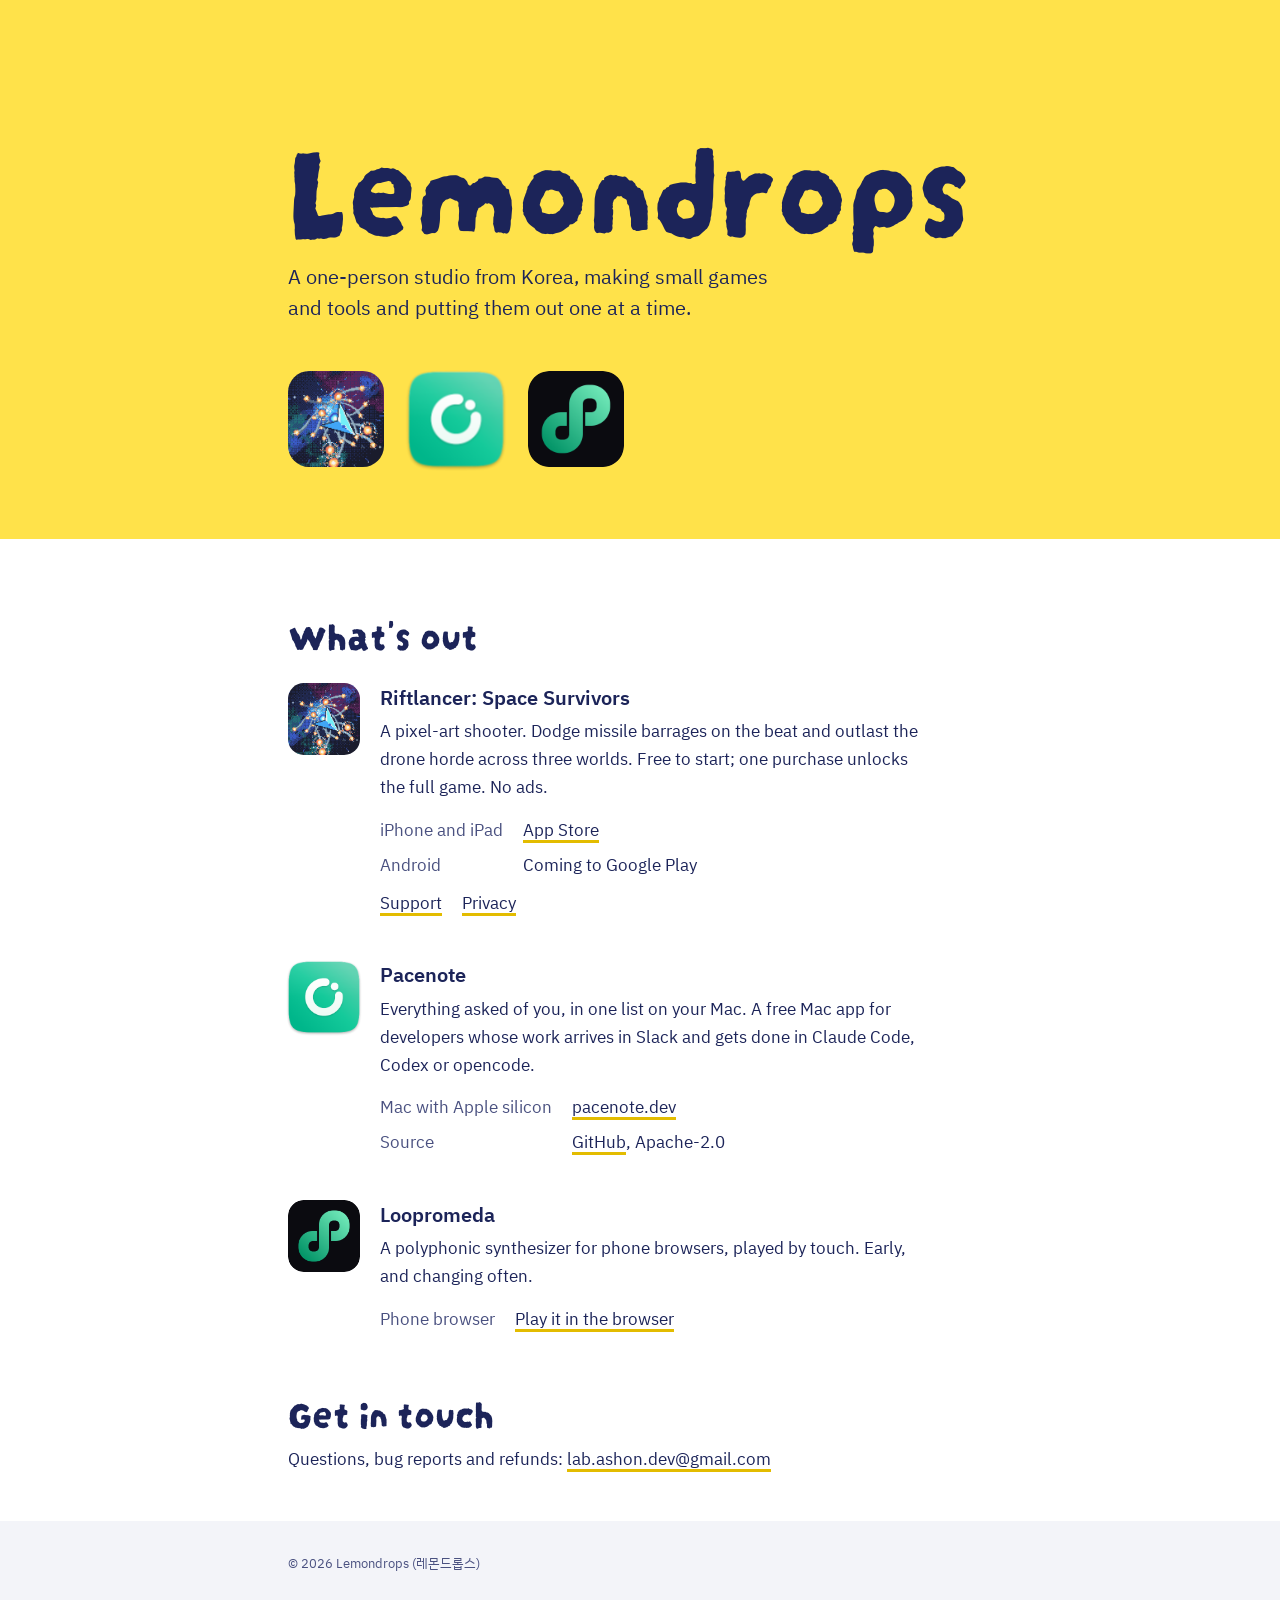
==== index.html @ 48847d13 "feat: Lemondrops' studio page - One static page for lemondrops.dev: the studio in a line, then its w" ====
<!doctype html>
<html lang="en">
<head>
  <meta charset="utf-8">
  <meta name="viewport" content="width=device-width, initial-scale=1">
  <title>Lemondrops</title>
  <meta name="description" content="Lemondrops is a one-person studio from Korea making small games and tools: Riftlancer, Pacenote and Loopromeda.">
  <meta property="og:title" content="Lemondrops">
  <meta property="og:description" content="A one-person studio from Korea making small games and tools.">
  <meta property="og:url" content="https://lemondrops.dev/">
  <meta property="og:type" content="website">
  <link rel="icon" href="favicon.svg" type="image/svg+xml">
  <meta name="theme-color" content="#FFE24A" media="(prefers-color-scheme: light)">
  <meta name="theme-color" content="#161B45" media="(prefers-color-scheme: dark)">
  <link rel="preconnect" href="https://fonts.googleapis.com">
  <link rel="preconnect" href="https://fonts.gstatic.com" crossorigin>
  <link href="https://fonts.googleapis.com/css2?family=Darumadrop+One&family=IBM+Plex+Sans+KR:wght@400;600&display=swap" rel="stylesheet">
  <link rel="stylesheet" href="style.css">
</head>
<body>
  <header class="hero">
    <div class="hero-inner">
      <h1 class="wordmark">Lemondrops</h1>
      <p class="lede">A one-person studio from Korea, making small games and tools and putting them out one at a time.</p>
      <ul class="drops" aria-label="Works">
        <li><a href="#riftlancer"><img src="works/riftlancer.png" alt="Riftlancer" width="96" height="96"></a></li>
        <li><a href="#pacenote"><img class="inset" src="works/pacenote.png" alt="Pacenote" width="96" height="96"></a></li>
        <li><a href="#loopromeda"><img src="works/loopromeda.png" alt="Loopromeda" width="96" height="96"></a></li>
      </ul>
    </div>
  </header>

  <main>
    <section class="works" aria-labelledby="works-title">
      <h2 id="works-title">What's out</h2>

      <article class="work" id="riftlancer">
        <img class="work-icon" src="works/riftlancer.png" alt="" width="72" height="72">
        <div class="work-body">
          <h3>Riftlancer: Space Survivors</h3>
          <p>A pixel-art shooter. Dodge missile barrages on the beat and outlast the drone horde across three worlds. Free to start; one purchase unlocks the full game. No ads.</p>
          <dl class="where">
            <div><dt>iPhone and iPad</dt><dd><a href="https://apps.apple.com/app/id6829165832">App Store</a></dd></div>
            <div><dt>Android</dt><dd>Coming to Google Play</dd></div>
          </dl>
          <p class="more"><a href="https://blog.ashon.dev/projects/riftlancer/">Support</a> <a href="https://blog.ashon.dev/projects/riftlancer/privacy/">Privacy</a></p>
        </div>
      </article>

      <article class="work" id="pacenote">
        <img class="work-icon inset" src="works/pacenote.png" alt="" width="72" height="72">
        <div class="work-body">
          <h3>Pacenote</h3>
          <p>Everything asked of you, in one list on your Mac. A free Mac app for developers whose work arrives in Slack and gets done in Claude Code, Codex or opencode.</p>
          <dl class="where">
            <div><dt>Mac with Apple silicon</dt><dd><a href="https://pacenote.dev">pacenote.dev</a></dd></div>
            <div><dt>Source</dt><dd><a href="https://github.com/Ashon/pacenote">GitHub</a>, Apache-2.0</dd></div>
          </dl>
        </div>
      </article>

      <article class="work" id="loopromeda">
        <img class="work-icon" src="works/loopromeda.png" alt="" width="72" height="72">
        <div class="work-body">
          <h3>Loopromeda</h3>
          <p>A polyphonic synthesizer for phone browsers, played by touch. Early, and changing often.</p>
          <dl class="where">
            <div><dt>Phone browser</dt><dd><a href="https://loopromeda.github.io/">Play it in the browser</a></dd></div>
          </dl>
        </div>
      </article>
    </section>

    <section class="contact" aria-labelledby="contact-title">
      <h2 id="contact-title">Get in touch</h2>
      <p>Questions, bug reports and refunds: <a href="mailto:lab.ashon.dev@gmail.com">lab.ashon.dev@gmail.com</a></p>
    </section>
  </main>

  <footer class="site-footer">
    <p>© 2026 Lemondrops (레몬드롭스)</p>
  </footer>
</body>
</html>
---- style.css ----
/* Lemondrops: a lemon-yellow field, candy-tin ink, and one moment of motion (the drops) */
:root {
  --lemon: #FFE24A;
  --rind: #E3BC00;
  --ink: #1C2459;
  --muted: #4A5180;
  --paper: #FFFFFF;
  --mist: #F3F4F9;
  --hero-bg: var(--lemon);
  --hero-ink: var(--ink);
  --link-line: var(--rind);
  --link-hover: var(--lemon);
  --display: 'Darumadrop One', 'IBM Plex Sans KR', system-ui, sans-serif;
  --text: 'IBM Plex Sans KR', system-ui, -apple-system, 'Apple SD Gothic Neo', sans-serif;
  color-scheme: light;
}
@media (prefers-color-scheme: dark) {
  :root {
    --ink: #EEF0FA;
    --muted: #A9AFD3;
    --paper: #10142F;
    --mist: #171C40;
    --hero-bg: #161B45;
    --hero-ink: var(--lemon);
    --link-line: #8C7A1C;
    --link-hover: #3A3410;
    color-scheme: dark;
  }
}

*, *::before, *::after { box-sizing: border-box; }
html { -webkit-text-size-adjust: 100%; }
body {
  margin: 0;
  background: var(--paper);
  color: var(--ink);
  font: 400 1.0625rem/1.65 var(--text);
}

a {
  color: inherit;
  text-decoration: underline;
  text-decoration-color: var(--link-line);
  text-decoration-thickness: .16em;
  text-underline-offset: .22em;
}
a:hover { background: var(--link-hover); }
a:focus-visible {
  outline: 3px solid currentColor;
  outline-offset: 3px;
  border-radius: 4px;
}

/* The hero: the name, what the studio is, and its works falling into place */
.hero {
  background: var(--hero-bg);
  color: var(--hero-ink);
  overflow: hidden;
}
.hero-inner {
  max-width: 46rem;
  margin: 0 auto;
  padding: clamp(3.5rem, 12vw, 7rem) 1rem clamp(2.5rem, 8vw, 4.5rem);
}
.wordmark {
  margin: 0;
  font: 400 clamp(3.75rem, 17vw, 8.5rem)/.95 var(--display);
  letter-spacing: -.01em;
}
.lede {
  max-width: 30rem;
  margin: 1.25rem 0 0;
  font-size: clamp(1.0625rem, 2.6vw, 1.25rem);
  line-height: 1.55;
}
.drops {
  display: flex;
  gap: clamp(.875rem, 3vw, 1.5rem);
  margin: clamp(2rem, 6vw, 3rem) 0 0;
  padding: 0;
  list-style: none;
}
.drops a { display: block; border-radius: 22%; }
.drops a:hover { background: none; }
.drops img {
  display: block;
  width: clamp(4.25rem, 16vw, 6rem);
  height: auto;
  border-radius: 22%;
  animation: drop .9s cubic-bezier(.3, 1.35, .5, 1) both;
}
.drops li:nth-child(2) img { animation-delay: .14s; }
.drops li:nth-child(3) img { animation-delay: .28s; }
@keyframes drop {
  from { transform: translateY(-160%) rotate(-10deg); opacity: 0; }
  40% { opacity: 1; }
  to { transform: none; opacity: 1; }
}
@media (prefers-reduced-motion: reduce) {
  .drops img { animation: none; }
}

/* The works, one after another, each with where to get it */
main {
  max-width: 46rem;
  margin: 0 auto;
  padding: clamp(2.5rem, 8vw, 4.5rem) 1rem 3rem;
}
h2 {
  margin: 0 0 1.75rem;
  font: 400 clamp(1.875rem, 6vw, 2.5rem)/1.1 var(--display);
}
.work {
  display: grid;
  grid-template-columns: 4.5rem 1fr;
  gap: 1.25rem;
  align-items: start;
  margin: 0 0 2.75rem;
  scroll-margin-top: 1.5rem;
}
.work-icon {
  width: 4.5rem;
  height: 4.5rem;
  border-radius: 22%;
}
.work h3 {
  margin: .1rem 0 .4rem;
  font-size: 1.25rem;
  font-weight: 600;
  line-height: 1.3;
}
.work p { margin: 0; max-width: 34rem; }
.where {
  display: grid;
  grid-template-columns: max-content 1fr;
  gap: .45rem 1.25rem;
  margin: .9rem 0 0;
}
.where div { display: contents; }
.where dt { color: var(--muted); }
.where dd { margin: 0; }
.more {
  display: flex;
  flex-wrap: wrap;
  gap: .5rem 1.25rem;
  margin-top: .6rem !important;
}
@media (max-width: 30rem) {
  .work { grid-template-columns: 3.5rem 1fr; gap: 1rem; }
  .work-icon { width: 3.5rem; height: 3.5rem; }
  .where { grid-template-columns: 1fr; gap: 0; }
  .where dd + dt { margin-top: .5rem; }
}

/* Pacenote's macOS icon carries its own margin; this brings it to the others' size */
.inset { scale: 1.22; }

.contact { margin-top: 3.5rem; }
.contact h2 { margin-bottom: .75rem; }
.contact p { margin: 0; overflow-wrap: anywhere; }

.site-footer {
  background: var(--mist);
  color: var(--muted);
  font-size: .8125rem;
}
.site-footer p {
  max-width: 46rem;
  margin: 0 auto;
  padding: 2rem 1rem;
}
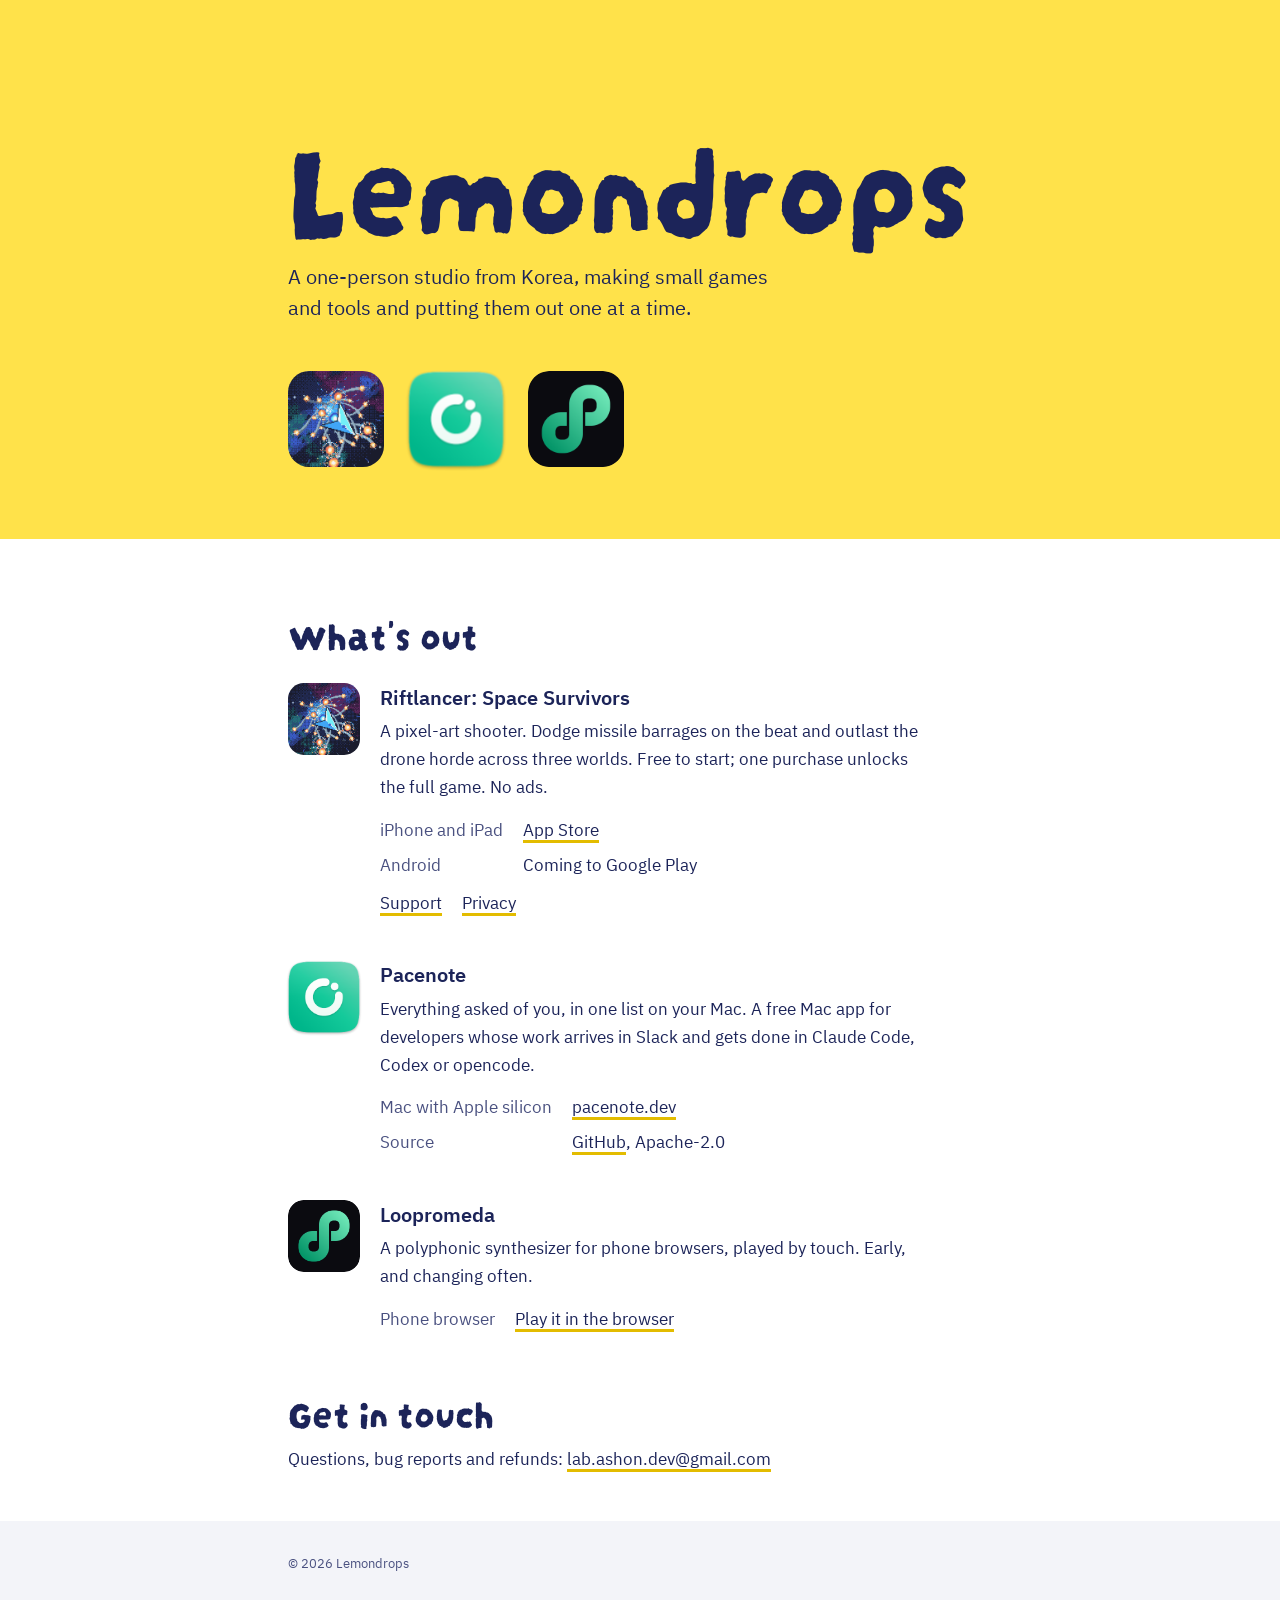
==== commit 9d38bb1a: "chore: The footer names the studio in English only - the copyright line reads "© 2026 Lemondrops" on" ====
--- a/index.html
+++ b/index.html
@@ -43,7 +43,7 @@
             <div><dt>iPhone and iPad</dt><dd><a href="https://apps.apple.com/app/id6829165832">App Store</a></dd></div>
             <div><dt>Android</dt><dd>Coming to Google Play</dd></div>
           </dl>
-          <p class="more"><a href="https://blog.ashon.dev/projects/riftlancer/">Support</a> <a href="https://blog.ashon.dev/projects/riftlancer/privacy/">Privacy</a></p>
+          <p class="more"><a href="/riftlancer/">Support</a> <a href="/riftlancer/privacy/">Privacy</a></p>
         </div>
       </article>
 
@@ -78,7 +78,7 @@
   </main>
 
   <footer class="site-footer">
-    <p>© 2026 Lemondrops (레몬드롭스)</p>
+    <p>© 2026 Lemondrops</p>
   </footer>
 </body>
 </html>
--- a/style.css
+++ b/style.css
@@ -159,6 +159,53 @@
 .contact h2 { margin-bottom: .75rem; }
 .contact p { margin: 0; overflow-wrap: anywhere; }
 
+/* A work's own pages (support, privacy): the name as a way home, then plain reading */
+.page-head {
+  background: var(--hero-bg);
+  color: var(--hero-ink);
+}
+.page-head-inner {
+  max-width: 46rem;
+  margin: 0 auto;
+  padding: .9rem 1rem;
+}
+.page-head .home {
+  font: 400 1.75rem/1 var(--display);
+  text-decoration: none;
+}
+.page-head .home:hover { background: none; text-decoration: underline; text-decoration-color: var(--link-line); }
+.doc { padding-top: clamp(2rem, 6vw, 3.5rem); }
+.doc h1 {
+  margin: 0 0 .5rem;
+  font: 400 clamp(2.25rem, 8vw, 3.25rem)/1.05 var(--display);
+}
+.doc .lang,
+.doc .updated {
+  margin: 0 0 1.75rem;
+  color: var(--muted);
+  font-size: .9375rem;
+}
+.doc h1 + .updated { margin-bottom: .25rem; }
+.doc h2,
+.doc h3 {
+  margin: 2rem 0 .4rem;
+  font: 600 1.1875rem/1.35 var(--text);
+}
+.doc p { max-width: 38rem; margin: 0 0 1rem; }
+.doc ul { max-width: 38rem; margin: 0 0 1rem; padding-left: 1.25rem; }
+.doc li + li { margin-top: .5rem; }
+.doc .ko {
+  margin-top: 3.5rem;
+  padding-top: 2.5rem;
+  border-top: 2px solid var(--mist);
+  word-break: keep-all;
+}
+.doc .ko .ko-title {
+  margin: 0 0 .5rem;
+  font: 400 clamp(1.875rem, 6vw, 2.5rem)/1.1 var(--display);
+}
+.doc .ko-title + p:not(.updated) { margin-top: 1.25rem; }
+
 .site-footer {
   background: var(--mist);
   color: var(--muted);
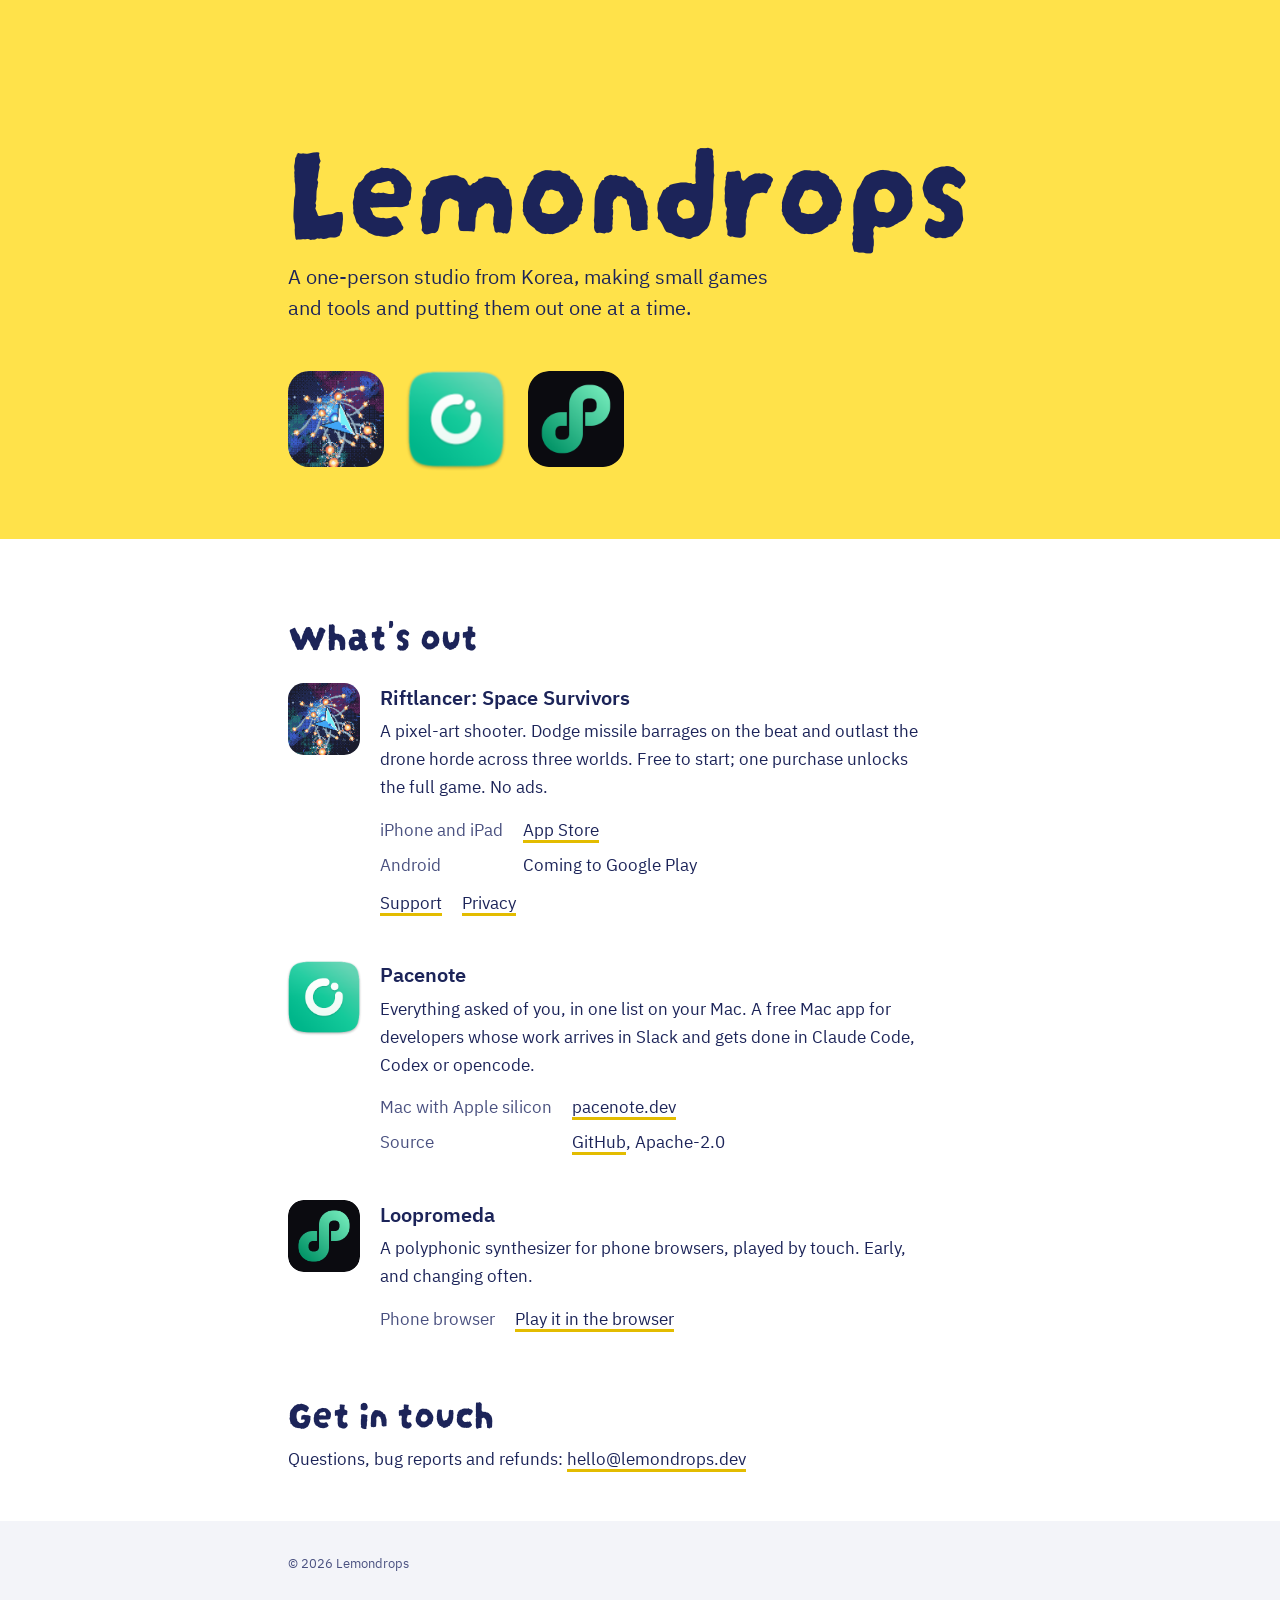
==== commit 5c1df144: "chore: Contact through hello@lemondrops.dev - the home, Riftlancer support and privacy pages, Englis" ====
--- a/index.html
+++ b/index.html
@@ -73,7 +73,7 @@
 
     <section class="contact" aria-labelledby="contact-title">
       <h2 id="contact-title">Get in touch</h2>
-      <p>Questions, bug reports and refunds: <a href="mailto:lab.ashon.dev@gmail.com">lab.ashon.dev@gmail.com</a></p>
+      <p>Questions, bug reports and refunds: <a href="mailto:hello@lemondrops.dev">hello@lemondrops.dev</a></p>
     </section>
   </main>
 
